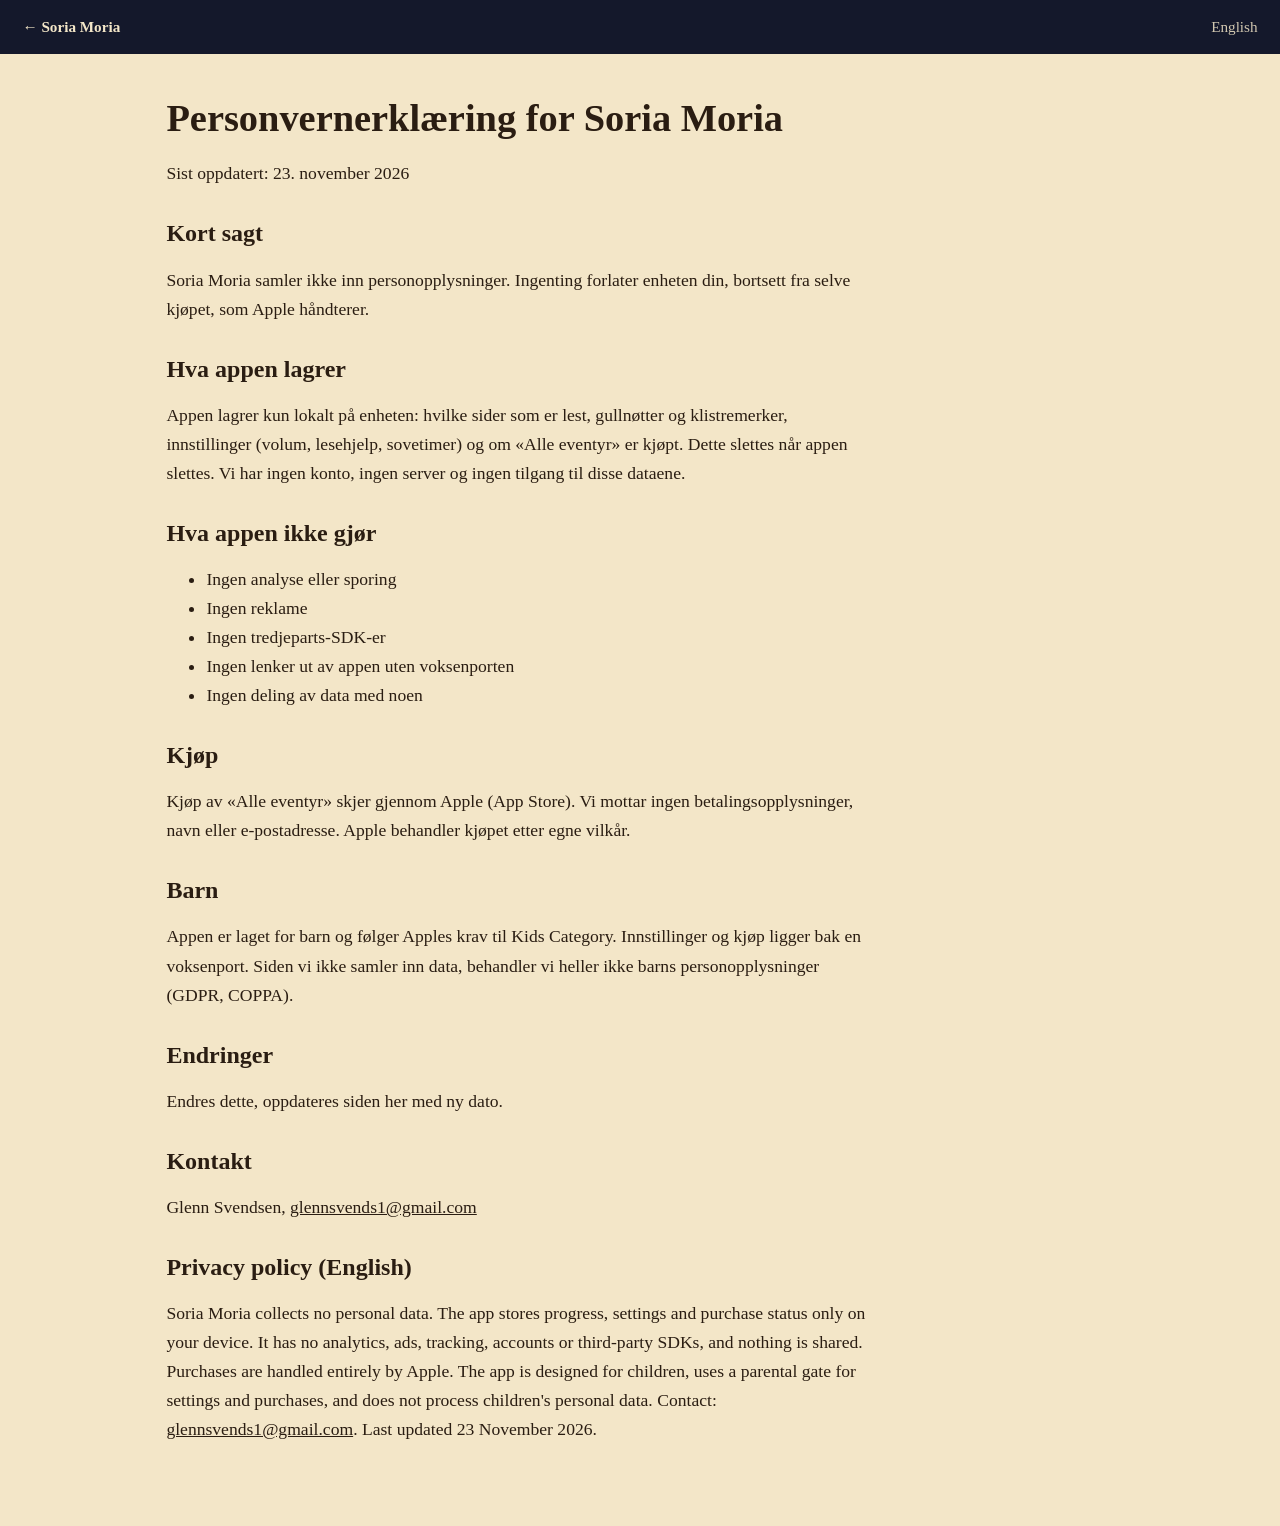
==== personvern/index.html @ e4701851 "Soria Moria website: storybook home, privacy policy, support Co-Authored-By: Claude Sonnet 5.5 <nore" ====
<!doctype html><html lang="nb"><head><meta charset="utf-8"><meta name="viewport" content="width=device-width,initial-scale=1"><title>Personvernerklæring – Soria Moria</title><link rel="stylesheet" href="../style.css"></head><body class="doc">
<nav><a class="lang" href="../">← Soria Moria</a><a href="#en">English</a></nav>
<main class="wrap"><h1>Personvernerklæring for Soria Moria</h1><p>Sist oppdatert: 23. november 2026</p>
<h2>Kort sagt</h2><p>Soria Moria samler ikke inn personopplysninger. Ingenting forlater enheten din, bortsett fra selve kjøpet, som Apple håndterer.</p>
<h2>Hva appen lagrer</h2><p>Appen lagrer kun lokalt på enheten: hvilke sider som er lest, gullnøtter og klistremerker, innstillinger (volum, lesehjelp, sovetimer) og om «Alle eventyr» er kjøpt. Dette slettes når appen slettes. Vi har ingen konto, ingen server og ingen tilgang til disse dataene.</p>
<h2>Hva appen ikke gjør</h2><ul><li>Ingen analyse eller sporing</li><li>Ingen reklame</li><li>Ingen tredjeparts-SDK-er</li><li>Ingen lenker ut av appen uten voksenporten</li><li>Ingen deling av data med noen</li></ul>
<h2>Kjøp</h2><p>Kjøp av «Alle eventyr» skjer gjennom Apple (App Store). Vi mottar ingen betalingsopplysninger, navn eller e-postadresse. Apple behandler kjøpet etter egne vilkår.</p>
<h2>Barn</h2><p>Appen er laget for barn og følger Apples krav til Kids Category. Innstillinger og kjøp ligger bak en voksenport. Siden vi ikke samler inn data, behandler vi heller ikke barns personopplysninger (GDPR, COPPA).</p>
<h2>Endringer</h2><p>Endres dette, oppdateres siden her med ny dato.</p>
<h2>Kontakt</h2><p>Glenn Svendsen, <a href="mailto:glennsvends1@gmail.com">glennsvends1@gmail.com</a></p>
<h2 id="en">Privacy policy (English)</h2><p>Soria Moria collects no personal data. The app stores progress, settings and purchase status only on your device. It has no analytics, ads, tracking, accounts or third-party SDKs, and nothing is shared. Purchases are handled entirely by Apple. The app is designed for children, uses a parental gate for settings and purchases, and does not process children's personal data. Contact: <a href="mailto:glennsvends1@gmail.com">glennsvends1@gmail.com</a>. Last updated 23 November 2026.</p>
</main></body></html>
---- style.css ----
:root{--night:#14182b;--ink:#2a1d12;--paper:#f3e6c8;--paper2:#e9d6a8;--gold:#e0a84a;--rose:#c4573a;--teal:#2f6f73}
*{box-sizing:border-box}html{scroll-behavior:smooth}
body{margin:0;font:1.1rem/1.65 "Iowan Old Style","Palatino Linotype",Palatino,Georgia,serif;color:var(--ink);background:var(--night)}
a{color:inherit}h1,h2,h3{line-height:1.15;font-weight:700;margin:0 0 .5em}
.wrap{max-width:62rem;margin:0 auto;padding:0 1.4rem}
nav{position:fixed;inset:0 0 auto;z-index:10;display:flex;gap:1.2rem;justify-content:flex-end;padding:.9rem 1.4rem;background:linear-gradient(#14182bcc,#14182b00);font-size:.95rem}
nav a{color:#f3e6c8;text-decoration:none;opacity:.85}nav a:hover{opacity:1;text-decoration:underline}
nav .lang{margin-right:auto;font-weight:700;opacity:1}
.hero{position:relative;min-height:100svh;display:grid;place-items:center;text-align:center;color:#fff3d6;overflow:hidden;background:#14182b url(media/bukkene.jpg) center/cover}
.hero::before{content:"";position:absolute;inset:0;background:linear-gradient(#14182b99,#14182b33 40%,#14182bf0)}
.hero .in{position:relative;padding:6rem 1.4rem 8rem}
.hero h1{font-size:clamp(2.6rem,9vw,6rem);text-shadow:0 4px 30px #000a;letter-spacing:.01em}
.hero p{font-size:clamp(1.1rem,2.4vw,1.5rem);max-width:34rem;margin:0 auto 1.6rem}
.mist{position:absolute;left:-20%;width:140%;height:40%;bottom:0;background:radial-gradient(ellipse at 30% 60%,#fff3 0,#fff0 60%);animation:drift 28s linear infinite alternate;pointer-events:none}
.mist.b{bottom:12%;animation-duration:41s;animation-direction:alternate-reverse;opacity:.7}
@keyframes drift{to{transform:translateX(12%)}}
.btn{display:inline-block;padding:.85rem 1.6rem;border-radius:99px;background:var(--gold);color:var(--ink);font-weight:700;text-decoration:none;box-shadow:0 0 0 3px #6b3f1a inset,0 8px 24px #0006;transition:transform .15s}
.btn:hover{transform:translateY(-2px) scale(1.03)}
.bridge{position:absolute;left:0;right:0;bottom:2.2rem;height:3rem;pointer-events:none}
.goat{position:absolute;bottom:0;font-size:2.2rem;left:-10%;animation:cross 16s linear infinite}
.goat:nth-child(2){font-size:3rem;animation-delay:5s}.goat:nth-child(3){font-size:4rem;animation-delay:10s}
.goat span{display:inline-block;animation:trip .45s ease-in-out infinite alternate}
@keyframes cross{to{left:105%}}@keyframes trip{to{transform:translateY(-.35rem) rotate(-4deg)}}
.eyes{position:absolute;left:50%;bottom:0;display:flex;gap:.5rem;transform:translateX(-50%);cursor:pointer;pointer-events:auto;padding:.4rem}
.eyes i{width:1rem;height:1rem;border-radius:50%;background:#ffe27a;box-shadow:0 0 14px 6px #ffd24ccc;animation:blink 5s infinite}
@keyframes blink{0%,92%,100%{transform:scaleY(1)}95%{transform:scaleY(.05)}}
.paper{background:var(--paper);background-image:radial-gradient(#0000 60%,#6b3f1a18);padding:4.5rem 0}
.paper.alt{background:var(--paper2)}
.dark{background:var(--night);color:#f3e6c8;padding:4.5rem 0}
h2{font-size:clamp(1.8rem,5vw,2.8rem)}
.cards{display:grid;grid-template-columns:repeat(auto-fit,minmax(15rem,1fr));gap:1.4rem;margin-top:2rem}
.card{perspective:900px;height:21rem;cursor:pointer;border:0;padding:0;background:none;font:inherit;text-align:left;color:inherit}
.card .f{position:absolute;inset:0;border-radius:14px;backface-visibility:hidden;transition:transform .7s;overflow:hidden;box-shadow:0 10px 30px #3b230f55}
.card{position:relative}.card .front{background:#000}.card .back{background:#fff9ea;padding:1.2rem;transform:rotateY(180deg);font-size:1rem;border:2px solid #6b3f1a}
.card.on .front{transform:rotateY(-180deg)}.card.on .back{transform:rotateY(0)}
.card img{width:100%;height:13rem;object-fit:cover;display:block}.card .t{padding:.8rem 1rem;color:#fff3d6;background:#2a1d12;height:100%}
.card .t b{display:block;font-size:1.25rem}.tag{font-size:.85rem;color:var(--gold)}
.grid3{display:grid;grid-template-columns:repeat(auto-fit,minmax(14rem,1fr));gap:1.2rem;margin-top:2rem}
.tile{background:#fff9ea;border:2px solid #6b3f1a55;border-radius:12px;padding:1.2rem}
.tile b{display:block;font-size:1.15rem;margin-bottom:.3rem}
#nut{position:fixed;z-index:9;bottom:1rem;right:1rem;background:#14182bdd;color:var(--gold);padding:.4rem .8rem;border-radius:99px;font-size:.9rem;display:none}
.nut{cursor:pointer;display:inline-block;filter:drop-shadow(0 0 6px #e0a84a);animation:glow 2s infinite alternate;font-style:normal}
@keyframes glow{to{filter:drop-shadow(0 0 12px #ffe27a)}}
.game{text-align:center}.game button{font-size:3.5rem;background:none;border:0;cursor:pointer;transition:transform .12s}
.game button:active{transform:translateX(30px) scale(1.2)}
#troll{display:inline-block;font-size:4rem;transition:transform .5s}
.fly{transform:translate(120px,-60px) rotate(300deg) scale(.4)}
details{background:#fff9ea;border:2px solid #6b3f1a44;border-radius:10px;padding:.8rem 1.1rem;margin:.7rem 0}summary{cursor:pointer;font-weight:700}
footer{background:#0b0e1c;color:#f3e6c8aa;padding:3rem 0;font-size:.95rem;position:relative;overflow:hidden}
footer a{color:#f3e6c8}.star{position:absolute;width:3px;height:3px;border-radius:50%;background:#ffe9a8;animation:tw 3s infinite alternate}
@keyframes tw{to{opacity:.1}}
.doc{background:var(--paper);min-height:100vh;padding:6rem 0 4rem}.doc h1{font-size:2.4rem}.doc h2{font-size:1.5rem;margin-top:2rem}
.doc nav{background:#14182b}
.doc p,.doc li{max-width:44rem}
@media(prefers-reduced-motion:reduce){*{animation:none!important;transition:none!important}html{scroll-behavior:auto}}
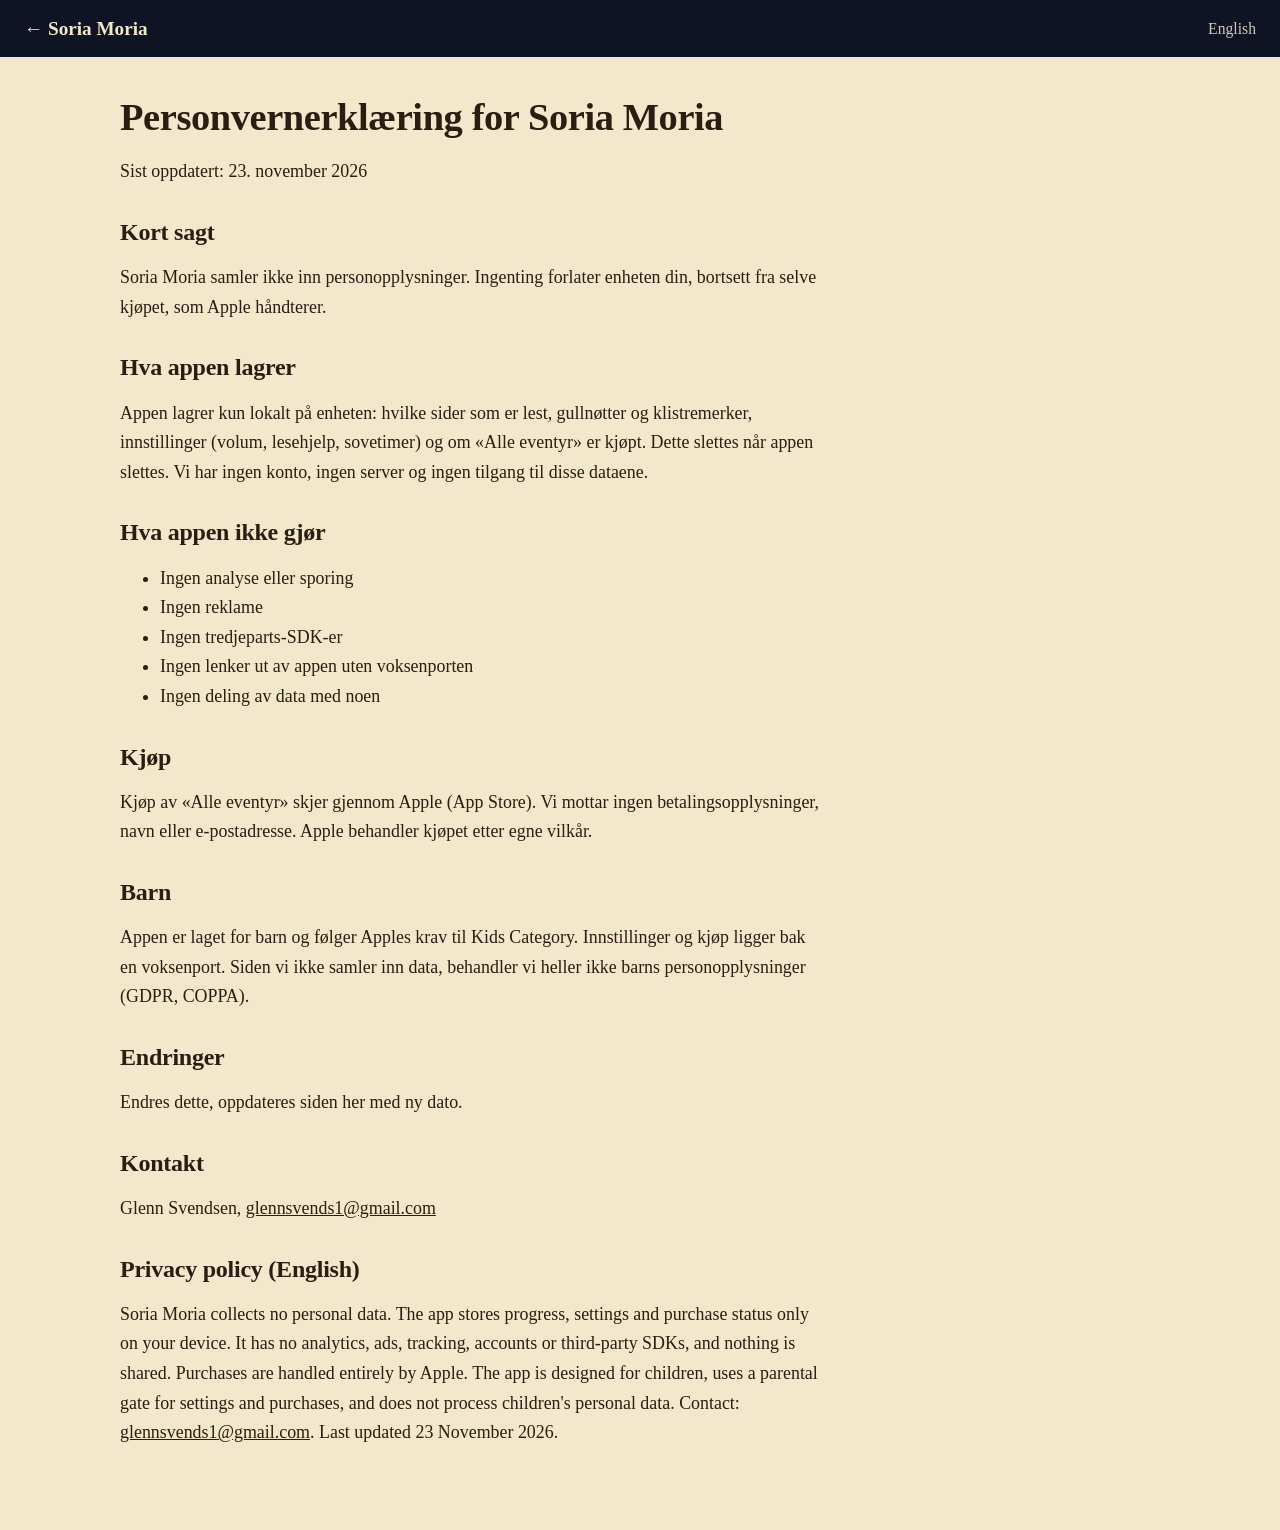
==== commit 0fa3a117: "New homepage: reading-first story, tripp trapp bridge on scroll, read-along demo, tradition section," ====
--- a/personvern/index.html
+++ b/personvern/index.html
@@ -1,5 +1,5 @@
 <!doctype html><html lang="nb"><head><meta charset="utf-8"><meta name="viewport" content="width=device-width,initial-scale=1"><title>Personvernerklæring – Soria Moria</title><link rel="stylesheet" href="../style.css"></head><body class="doc">
-<nav><a class="lang" href="../">← Soria Moria</a><a href="#en">English</a></nav>
+<nav><a class="logo" href="../">← Soria Moria</a><a href="#en">English</a></nav>
 <main class="wrap"><h1>Personvernerklæring for Soria Moria</h1><p>Sist oppdatert: 23. november 2026</p>
 <h2>Kort sagt</h2><p>Soria Moria samler ikke inn personopplysninger. Ingenting forlater enheten din, bortsett fra selve kjøpet, som Apple håndterer.</p>
 <h2>Hva appen lagrer</h2><p>Appen lagrer kun lokalt på enheten: hvilke sider som er lest, gullnøtter og klistremerker, innstillinger (volum, lesehjelp, sovetimer) og om «Alle eventyr» er kjøpt. Dette slettes når appen slettes. Vi har ingen konto, ingen server og ingen tilgang til disse dataene.</p>
--- a/style.css
+++ b/style.css
@@ -1,55 +1,222 @@
-:root{--night:#14182b;--ink:#2a1d12;--paper:#f3e6c8;--paper2:#e9d6a8;--gold:#e0a84a;--rose:#c4573a;--teal:#2f6f73}
+:root{--night:#0f1424;--night2:#1a2140;--ink:#2a1d12;--ink2:#5a4630;--paper:#f4e8cc;--paper2:#ead8ad;--gold:#f0b545;--gold2:#c98a1a;--rose:#b5482f;--moss:#3d5a3a;
+ --serif:"Iowan Old Style","Palatino Linotype",Palatino,"Book Antiqua",Georgia,serif}
 *{box-sizing:border-box}html{scroll-behavior:smooth}
-body{margin:0;font:1.1rem/1.65 "Iowan Old Style","Palatino Linotype",Palatino,Georgia,serif;color:var(--ink);background:var(--night)}
-a{color:inherit}h1,h2,h3{line-height:1.15;font-weight:700;margin:0 0 .5em}
-.wrap{max-width:62rem;margin:0 auto;padding:0 1.4rem}
-nav{position:fixed;inset:0 0 auto;z-index:10;display:flex;gap:1.2rem;justify-content:flex-end;padding:.9rem 1.4rem;background:linear-gradient(#14182bcc,#14182b00);font-size:.95rem}
-nav a{color:#f3e6c8;text-decoration:none;opacity:.85}nav a:hover{opacity:1;text-decoration:underline}
-nav .lang{margin-right:auto;font-weight:700;opacity:1}
-.hero{position:relative;min-height:100svh;display:grid;place-items:center;text-align:center;color:#fff3d6;overflow:hidden;background:#14182b url(media/bukkene.jpg) center/cover}
-.hero::before{content:"";position:absolute;inset:0;background:linear-gradient(#14182b99,#14182b33 40%,#14182bf0)}
-.hero .in{position:relative;padding:6rem 1.4rem 8rem}
-.hero h1{font-size:clamp(2.6rem,9vw,6rem);text-shadow:0 4px 30px #000a;letter-spacing:.01em}
-.hero p{font-size:clamp(1.1rem,2.4vw,1.5rem);max-width:34rem;margin:0 auto 1.6rem}
-.mist{position:absolute;left:-20%;width:140%;height:40%;bottom:0;background:radial-gradient(ellipse at 30% 60%,#fff3 0,#fff0 60%);animation:drift 28s linear infinite alternate;pointer-events:none}
-.mist.b{bottom:12%;animation-duration:41s;animation-direction:alternate-reverse;opacity:.7}
+body{margin:0;font:1.12rem/1.65 var(--serif);color:var(--ink);background:var(--night);-webkit-font-smoothing:antialiased}
+a{color:inherit}img{max-width:100%;display:block}
+h1,h2,h3{line-height:1.1;font-weight:700;margin:0 0 .5em;letter-spacing:-.01em}
+h2{font-size:clamp(2rem,4.6vw,3.3rem)}
+.wrap{max-width:68rem;margin:0 auto;padding:0 1.5rem;position:relative}
+.kicker{font-size:.85rem;letter-spacing:.22em;text-transform:uppercase;color:var(--rose);font-weight:700;margin:0 0 .8rem}
+.kicker.light{color:var(--gold)}
+.intro{font-size:1.25rem;max-width:44rem;color:var(--ink2);margin:0 0 2.4rem}.intro.light{color:#e9dcc0cc}
+
+/* nav */
+nav{position:fixed;inset:0 0 auto;z-index:20;display:flex;align-items:center;gap:1.5rem;padding:.8rem 1.5rem;font-size:.98rem;transition:background .3s,box-shadow .3s}
+nav.solid{background:#0f1424e8;backdrop-filter:blur(10px);box-shadow:0 1px 0 #ffffff14}
+nav a{color:#f4e8cc;text-decoration:none;opacity:.85}nav a:hover{opacity:1}
+nav .logo{margin-right:auto;display:flex;align-items:center;gap:.55rem;font-weight:700;font-size:1.2rem;opacity:1}
+nav .logo svg{width:1.7rem;height:1.3rem;fill:var(--gold);filter:drop-shadow(0 0 6px #f0b54599)}
+nav .cta{background:var(--gold);color:var(--ink);padding:.5rem 1.1rem;border-radius:99px;font-weight:700;opacity:1}
+@media(max-width:760px){nav a:not(.logo):not(.cta){display:none}}
+
+/* buttons */
+.btn{display:inline-flex;flex-direction:column;align-items:center;justify-content:center;padding:.9rem 1.8rem;border-radius:99px;font-weight:700;text-decoration:none;border:0;cursor:pointer;font-family:inherit;font-size:1.1rem;transition:transform .15s,box-shadow .15s}
+.btn.gold{background:linear-gradient(#ffd27a,var(--gold) 55%,#d9962d);color:var(--ink);box-shadow:0 0 0 2px #7a4612 inset,0 10px 30px #f0b5454d}
+.btn.gold:hover{transform:translateY(-2px);box-shadow:0 0 0 2px #7a4612 inset,0 14px 40px #f0b54580}
+.btn .big{font-size:1.15rem;line-height:1.1}.btn .small{font-size:.8rem;font-weight:400;font-style:italic;opacity:.8}
+.btn.ghost{color:#f4e8cc;box-shadow:0 0 0 1.5px #f4e8cc80 inset}.btn.ghost:hover{box-shadow:0 0 0 1.5px #f4e8cc inset}
+.btn.sm{padding:.55rem 1.2rem;font-size:1rem}
+
+/* hero */
+.hero{position:relative;min-height:100svh;display:flex;align-items:flex-end;color:#fff3d6;overflow:hidden;background:var(--night)}
+.hero .bg{position:absolute;inset:-4% 0 0 26%;background:url(media/hero.jpg) 50% 45%/cover;transform-origin:50% 70%;will-change:transform}
+.hero::before{content:"";position:absolute;inset:0;z-index:1;background:linear-gradient(90deg,#0f1424 0,#0f1424 26%,#0f1424cc 33%,#0f142400 52%),linear-gradient(#0f142499,#0f142400 25%,#0f142400 70%,#0f1424)}
+.hero .in{position:relative;z-index:3;max-width:68rem;margin:0 auto;width:100%;padding:8rem 1.5rem 5.5rem}
+.hero .in>*{max-width:33rem}
+.eyebrow{font-size:.85rem;letter-spacing:.2em;text-transform:uppercase;color:var(--gold);margin:0 0 1rem}
+.hero h1{font-size:clamp(2.7rem,6.4vw,5rem);text-shadow:0 4px 30px #000c}
+.hero h1 em{color:var(--gold);font-style:italic;white-space:nowrap}
+.lead{font-size:clamp(1.1rem,1.8vw,1.35rem);color:#f4e8cce6;margin:0 0 2rem}
+.ctas{display:flex;gap:1rem;flex-wrap:wrap;align-items:center}
+.trust{list-style:none;padding:0;margin:2rem 0 0;display:flex;flex-wrap:wrap;gap:.4rem 1.3rem;font-size:.95rem;color:#f4e8ccd0}
+.trust li::before{content:"✓";color:var(--gold);margin-right:.4rem;font-weight:700}
+.mist{position:absolute;z-index:2;left:-20%;width:140%;height:45%;bottom:0;background:radial-gradient(ellipse at 30% 60%,#ffffff26 0,#fff0 60%);animation:drift 28s linear infinite alternate;pointer-events:none}
+.mist.b{bottom:15%;animation-duration:41s;animation-direction:alternate-reverse;opacity:.6}
 @keyframes drift{to{transform:translateX(12%)}}
-.btn{display:inline-block;padding:.85rem 1.6rem;border-radius:99px;background:var(--gold);color:var(--ink);font-weight:700;text-decoration:none;box-shadow:0 0 0 3px #6b3f1a inset,0 8px 24px #0006;transition:transform .15s}
-.btn:hover{transform:translateY(-2px) scale(1.03)}
-.bridge{position:absolute;left:0;right:0;bottom:2.2rem;height:3rem;pointer-events:none}
-.goat{position:absolute;bottom:0;font-size:2.2rem;left:-10%;animation:cross 16s linear infinite}
-.goat:nth-child(2){font-size:3rem;animation-delay:5s}.goat:nth-child(3){font-size:4rem;animation-delay:10s}
-.goat span{display:inline-block;animation:trip .45s ease-in-out infinite alternate}
-@keyframes cross{to{left:105%}}@keyframes trip{to{transform:translateY(-.35rem) rotate(-4deg)}}
-.eyes{position:absolute;left:50%;bottom:0;display:flex;gap:.5rem;transform:translateX(-50%);cursor:pointer;pointer-events:auto;padding:.4rem}
-.eyes i{width:1rem;height:1rem;border-radius:50%;background:#ffe27a;box-shadow:0 0 14px 6px #ffd24ccc;animation:blink 5s infinite}
-@keyframes blink{0%,92%,100%{transform:scaleY(1)}95%{transform:scaleY(.05)}}
-.paper{background:var(--paper);background-image:radial-gradient(#0000 60%,#6b3f1a18);padding:4.5rem 0}
-.paper.alt{background:var(--paper2)}
-.dark{background:var(--night);color:#f3e6c8;padding:4.5rem 0}
-h2{font-size:clamp(1.8rem,5vw,2.8rem)}
-.cards{display:grid;grid-template-columns:repeat(auto-fit,minmax(15rem,1fr));gap:1.4rem;margin-top:2rem}
-.card{perspective:900px;height:21rem;cursor:pointer;border:0;padding:0;background:none;font:inherit;text-align:left;color:inherit}
-.card .f{position:absolute;inset:0;border-radius:14px;backface-visibility:hidden;transition:transform .7s;overflow:hidden;box-shadow:0 10px 30px #3b230f55}
-.card{position:relative}.card .front{background:#000}.card .back{background:#fff9ea;padding:1.2rem;transform:rotateY(180deg);font-size:1rem;border:2px solid #6b3f1a}
-.card.on .front{transform:rotateY(-180deg)}.card.on .back{transform:rotateY(0)}
-.card img{width:100%;height:13rem;object-fit:cover;display:block}.card .t{padding:.8rem 1rem;color:#fff3d6;background:#2a1d12;height:100%}
-.card .t b{display:block;font-size:1.25rem}.tag{font-size:.85rem;color:var(--gold)}
-.grid3{display:grid;grid-template-columns:repeat(auto-fit,minmax(14rem,1fr));gap:1.2rem;margin-top:2rem}
-.tile{background:#fff9ea;border:2px solid #6b3f1a55;border-radius:12px;padding:1.2rem}
-.tile b{display:block;font-size:1.15rem;margin-bottom:.3rem}
-#nut{position:fixed;z-index:9;bottom:1rem;right:1rem;background:#14182bdd;color:var(--gold);padding:.4rem .8rem;border-radius:99px;font-size:.9rem;display:none}
-.nut{cursor:pointer;display:inline-block;filter:drop-shadow(0 0 6px #e0a84a);animation:glow 2s infinite alternate;font-style:normal}
-@keyframes glow{to{filter:drop-shadow(0 0 12px #ffe27a)}}
-.game{text-align:center}.game button{font-size:3.5rem;background:none;border:0;cursor:pointer;transition:transform .12s}
-.game button:active{transform:translateX(30px) scale(1.2)}
-#troll{display:inline-block;font-size:4rem;transition:transform .5s}
-.fly{transform:translate(120px,-60px) rotate(300deg) scale(.4)}
-details{background:#fff9ea;border:2px solid #6b3f1a44;border-radius:10px;padding:.8rem 1.1rem;margin:.7rem 0}summary{cursor:pointer;font-weight:700}
-footer{background:#0b0e1c;color:#f3e6c8aa;padding:3rem 0;font-size:.95rem;position:relative;overflow:hidden}
-footer a{color:#f3e6c8}.star{position:absolute;width:3px;height:3px;border-radius:50%;background:#ffe9a8;animation:tw 3s infinite alternate}
-@keyframes tw{to{opacity:.1}}
-.doc{background:var(--paper);min-height:100vh;padding:6rem 0 4rem}.doc h1{font-size:2.4rem}.doc h2{font-size:1.5rem;margin-top:2rem}
-.doc nav{background:#14182b}
+.trollspot{position:absolute;z-index:2;left:57%;top:52%;width:14%;height:36%;background:none;border:0;cursor:pointer;border-radius:40%}
+.bubble{position:absolute;z-index:4;left:66%;top:38%;background:#fffaf0;color:var(--ink);padding:.8rem 1.1rem;border-radius:1.2rem;font-weight:700;font-style:italic;max-width:17rem;box-shadow:0 10px 30px #0008;transform:scale(.3) rotate(-6deg);opacity:0;transition:.35s cubic-bezier(.3,1.6,.5,1);pointer-events:none}
+.bubble::after{content:"";position:absolute;left:70%;bottom:-.7rem;border:.8rem solid transparent;border-top-color:#fffaf0;border-bottom:0}
+.bubble.on{transform:none;opacity:1}
+.shake{animation:shake .4s}@keyframes shake{25%{transform:translate(6px,-3px)}50%{transform:translate(-5px,3px)}75%{transform:translate(3px,2px)}}
+@media(max-width:760px){.hero::before{background:linear-gradient(#0f142466,#0f142400 25%,#0f1424d9 55%,#0f1424)}.hero .bg{left:0;background-position:52% 30%}.trollspot{left:44%;top:30%;width:24%;height:22%}.bubble{left:8%;top:18%}}
+
+/* tripp trapp band */
+.bridge-band{position:relative;height:300vh;background:linear-gradient(var(--night),#1b2446 60%,var(--night2))}
+.bridge-band>*{position:sticky}
+.tt{top:22vh;margin:0;text-align:center;font-size:clamp(2.4rem,7vw,5.5rem);font-style:italic;font-weight:700;color:#f4e8cc}
+.tt span{display:inline-block;opacity:.12;transition:opacity .25s,color .25s,transform .25s}
+.tt span.on{opacity:1;color:var(--gold);transform:translateY(-.08em)}
+.bridge-scene{top:calc(22vh + 9rem);height:16rem;max-width:80rem;margin:0 auto;overflow:hidden}
+.bridge-scene::before{content:"";position:absolute;inset:0 0 auto;height:9.4rem;background:#24305a;opacity:.55;clip-path:polygon(0 100%,0 62%,8% 40%,15% 58%,24% 18%,33% 52%,41% 34%,50% 60%,58% 22%,67% 48%,76% 8%,85% 44%,92% 30%,100% 55%,100% 100%)}
+.deck{position:absolute;z-index:2;left:0;right:0;top:8.6rem;height:1.1rem;background:repeating-linear-gradient(90deg,#8a5a2b 0 34px,#6b4220 34px 37px);border-radius:3px;box-shadow:0 6px 0 #3d2510}
+.posts{position:absolute;z-index:2;left:0;right:0;top:9.7rem;height:7rem;background:repeating-linear-gradient(90deg,transparent 0 13%,#3d2510 13% calc(13% + 10px),transparent calc(13% + 10px) 26%)}
+.goats{position:absolute;z-index:3;left:0;right:0;top:0;height:8.7rem}
+.goat{position:absolute;bottom:0;fill:#efe2c4;color:#efe2c4;filter:drop-shadow(0 0 12px #f4e8cc30)}
+.goat.g1{width:4.2rem;height:3.5rem}.goat.g2{width:6rem;height:5rem}.goat.g3{width:8.6rem;height:7.2rem}
+.goat.walk .lf{animation:legA .32s ease-in-out infinite alternate}.goat.walk .lb{animation:legB .32s ease-in-out infinite alternate}
+.goat .lf,.goat .lb{transform-box:fill-box;transform-origin:50% 0}
+@keyframes legA{from{transform:rotate(16deg)}to{transform:rotate(-16deg)}}@keyframes legB{from{transform:rotate(-16deg)}to{transform:rotate(16deg)}}
+.trollhead{position:absolute;left:50%;top:9.4rem;width:8rem;height:7rem;margin-left:-4rem;background:radial-gradient(ellipse at 50% 30%,#4a5a3a,#26301f 70%);border-radius:50% 50% 40% 40%;transform:translateY(100%);transition:transform .5s cubic-bezier(.3,1.5,.5,1)}
+.trollhead.up{transform:translateY(-58%)}
+.te{position:absolute;top:1.6rem;left:0;right:0;display:flex;justify-content:center;gap:.6rem}
+.te i{width:2rem;height:2rem;border-radius:50%;background:radial-gradient(circle at 50% 50%,#1a0d02 0 28%,#fff6b8 30%,#ffd24c 70%,#c98a1a);box-shadow:0 0 18px 4px #ffc83a99}
+.tn{position:absolute;left:50%;top:3rem;width:1.3rem;height:2.6rem;margin-left:-.65rem;background:#5b6a45;border-radius:50%}
+.tt-sub{top:calc(22vh + 27rem);text-align:center;color:#f4e8cc80;font-style:italic;margin:0}
+
+/* paper sections */
+.paper{position:relative;background:var(--paper);padding:7rem 0;background-image:radial-gradient(ellipse at 20% 0,#fff8 0,#fff0 50%),radial-gradient(ellipse at 90% 100%,#d9bf8a66 0,#0000 50%)}
+.paper.alt{background-color:var(--paper2)}
+.readdemo{display:grid;grid-template-columns:1.25fr 1fr;gap:3rem;align-items:start}
+@media(max-width:860px){.readdemo{grid-template-columns:1fr}}
+.page{background:linear-gradient(#0f1424e6,#0f1424f2),url(media/shots/troll.jpg) center/cover;color:#f4e8cc;border-radius:1.2rem;padding:2.2rem 2rem 1.6rem;box-shadow:0 30px 60px #2a1d1240,0 0 0 1px #f0b54540 inset}
+.rtext{font-size:clamp(1.35rem,2.4vw,1.75rem);line-height:1.6;margin:0 0 1.6rem}
+.rtext .w{cursor:pointer;border-radius:.3rem;transition:color .15s,background .15s;display:inline-block}
+.rtext .w.lit{color:var(--gold);text-shadow:0 0 14px #f0b545aa}
+.rtext .w.pop{animation:pop .45s}@keyframes pop{40%{transform:translateY(-.25em) scale(1.15)}}
+.rbar{display:flex;align-items:center;gap:1rem;color:#f4e8cc99;font-style:italic;font-size:.95rem}
+.steps{list-style:none;counter-reset:s;padding:0;margin:0;display:grid;gap:1.3rem}
+.steps li{counter-increment:s;position:relative;padding-left:3.6rem;color:var(--ink2)}
+.steps li::before{content:counter(s);position:absolute;left:0;top:-.1rem;width:2.5rem;height:2.5rem;border-radius:50%;display:grid;place-items:center;background:var(--ink);color:var(--gold);font-weight:700}
+.steps b{display:block;color:var(--ink);font-size:1.2rem}
+.quote{margin:4.5rem auto 0;max-width:46rem;text-align:center;color:var(--ink2)}
+.quote .orn{width:15rem;height:1.5rem;color:var(--gold2);display:block;margin:0 auto 1.2rem}
+.quote p{font-size:clamp(1.25rem,2.4vw,1.6rem);font-style:italic;color:var(--ink);margin:0}
+
+/* tradition */
+.tradition{position:relative;background:radial-gradient(ellipse at 80% 30%,#2b3a2a 0,#0f1424 65%);color:#f4e8cc;padding:7rem 0;overflow:hidden}
+.tradition .wrap{display:grid;grid-template-columns:1.1fr 1fr;gap:3.5rem;align-items:center}
+@media(max-width:860px){.tradition .wrap{grid-template-columns:1fr}}
+.tr-text p{color:#f4e8ccd9}
+.facts{list-style:none;padding:0;margin:2rem 0 0;border-left:2px solid #f0b54566}
+.facts li{padding:.3rem 0 1rem 1.4rem;position:relative;color:#f4e8ccbf}
+.facts li::before{content:"";position:absolute;left:-.45rem;top:.75rem;width:.8rem;height:.8rem;border-radius:50%;background:var(--gold);box-shadow:0 0 10px var(--gold)}
+.facts b{display:block;color:var(--gold);font-size:1.15rem}
+.tr-pic{margin:0;transform:rotate(2deg);background:#f4e8cc;padding:.8rem .8rem 3rem;box-shadow:0 30px 60px #000a;position:relative}
+.tr-pic figcaption{position:absolute;bottom:.8rem;left:0;right:0;text-align:center;color:var(--ink);font-style:italic}
+
+/* cards */
+.cards{display:grid;grid-template-columns:repeat(auto-fit,minmax(14rem,1fr));gap:1.4rem;perspective:1400px}
+.card{position:relative;height:25rem;border:0;padding:0;background:none;cursor:pointer;font:inherit;color:inherit;text-align:left;transform-style:preserve-3d;transition:transform .7s cubic-bezier(.4,1.4,.5,1)}
+.card:hover{transform:translateY(-6px) rotate(-1deg)}.card.on{transform:rotateY(180deg)}
+.f{position:absolute;inset:0;border-radius:1rem;overflow:hidden;backface-visibility:hidden;-webkit-backface-visibility:hidden;box-shadow:0 18px 40px #2a1d1240,0 0 0 1px #2a1d1222}
+.front img{width:100%;height:100%;object-fit:cover}
+.front::after{content:"";position:absolute;inset:0;background:linear-gradient(#0000 45%,#0f1424e6)}
+.front .t{position:absolute;z-index:1;left:1.2rem;right:1.2rem;bottom:1.1rem;color:#fff3d6}
+.front .t b{display:block;font-size:1.35rem;line-height:1.15}.front .t span{font-size:.9rem;opacity:.8;font-style:italic}
+.badge{display:inline-block;background:#0f1424cc;color:var(--gold);font-size:.75rem;letter-spacing:.12em;text-transform:uppercase;font-weight:700;padding:.3rem .7rem;border-radius:99px;box-shadow:0 0 0 1px #f0b54580 inset}
+.badge.free{background:var(--gold);color:var(--ink)}
+.front .badge{position:absolute;z-index:1;top:1rem;left:1rem}
+.back{transform:rotateY(180deg);background:var(--ink);color:#f4e8cc;padding:1.8rem;display:flex;flex-direction:column;gap:.8rem}
+.back b{font-size:1.4rem;color:var(--gold)}.back p{margin:0;flex:1}
+.card.soon{cursor:default}.card.soon:hover{transform:none}.card.soon img{filter:blur(3px) brightness(.75);transform:scale(1.08)}
+
+/* screenshots */
+.shots{background:linear-gradient(var(--night2),var(--night));color:#f4e8cc;padding:7rem 0 5rem;overflow:hidden}
+.rail{display:flex;gap:2rem;overflow-x:auto;scroll-snap-type:x mandatory;padding:1rem max(1.5rem,calc(50vw - 34rem)) 2rem;scrollbar-width:none}
+.rail::-webkit-scrollbar{display:none}
+.rail figure{margin:0;flex:0 0 min(78vw,40rem);scroll-snap-align:center}
+.dev{border-radius:2.2rem;padding:.9rem;background:linear-gradient(145deg,#3a3f52,#14161f);box-shadow:0 30px 60px #0009,0 0 0 1px #ffffff1f inset}
+.dev img{border-radius:1.5rem;aspect-ratio:2200/1013;object-fit:cover;width:100%}
+.rail figcaption{text-align:center;margin-top:1rem;font-style:italic;color:#f4e8ccbf}
+.railnav{display:flex;justify-content:center;gap:1rem}
+.railnav button{width:3rem;height:3rem;border-radius:50%;border:0;background:#f4e8cc1a;color:#f4e8cc;font-size:1.8rem;cursor:pointer;line-height:1}
+.railnav button:hover{background:#f4e8cc33}
+
+/* parents */
+.grid3{display:grid;grid-template-columns:repeat(auto-fit,minmax(16rem,1fr));gap:1.2rem}
+.tile{background:#fffaf0b3;border-radius:1rem;padding:1.5rem;color:var(--ink2);box-shadow:0 1px 0 #fff inset,0 10px 30px #2a1d1214}
+.tile svg{width:2.2rem;height:2.2rem;fill:none;stroke:var(--rose);stroke-width:1.8;stroke-linecap:round;stroke-linejoin:round;display:block;margin-bottom:.8rem}
+.tile b{display:block;color:var(--ink);font-size:1.2rem;margin-bottom:.2rem}
+.pricing{display:grid;grid-template-columns:1fr 1fr;gap:1.4rem;margin:4rem 0}
+@media(max-width:760px){.pricing{grid-template-columns:1fr}}
+.plan{border-radius:1.2rem;padding:2rem;background:#fffaf0;box-shadow:0 0 0 1px #2a1d1222 inset}
+.plan.best{background:var(--ink);color:#f4e8cc;box-shadow:0 0 0 2px var(--gold) inset,0 24px 50px #2a1d1240}
+.pk{margin:0 0 .3rem;font-size:.8rem;letter-spacing:.18em;text-transform:uppercase;font-weight:700;color:var(--rose)}.best .pk{color:var(--gold)}
+.plan h3{font-size:1.8rem}
+.plan ul{list-style:none;padding:0;margin:0}.plan li{padding:.25rem 0}.plan li::before{content:"✓";color:var(--gold2);font-weight:700;margin-right:.6rem}.best li::before{color:var(--gold)}
+.faqh{font-size:clamp(1.6rem,3vw,2.2rem);margin-top:1rem}
+details{border-top:1px solid #2a1d1226;padding:1rem 0;max-width:48rem}
+summary{cursor:pointer;font-weight:700;font-size:1.15rem;list-style:none}summary::-webkit-details-marker{display:none}
+summary::after{content:"+";float:right;color:var(--rose);font-size:1.4rem;line-height:1}details[open] summary::after{content:"–"}
+details p{color:var(--ink2);margin:.6rem 0 0}
+
+/* game */
+.game{background:radial-gradient(ellipse at 50% 120%,#24406a,#0f1424 70%);color:#f4e8cc;padding:7rem 0;text-align:center;position:relative;overflow:hidden}
+.game .intro{margin-left:auto;margin-right:auto}
+.arena{position:relative;height:22rem;max-width:46rem;margin:0 auto;border-radius:1.5rem;overflow:hidden;background:linear-gradient(#2f4b7a,#1b2a48 70%);box-shadow:0 30px 60px #0009,0 0 0 1px #ffffff1a inset}
+.g-bridge{position:absolute;left:0;right:0;top:12rem;height:1rem;background:repeating-linear-gradient(90deg,#8a5a2b 0 30px,#6b4220 30px 33px);box-shadow:0 5px 0 #3d2510}
+.g-water{position:absolute;left:0;right:0;bottom:0;height:4.5rem;background:linear-gradient(#5b8fc0,#2b4f7a);opacity:.9}
+.g-water::before{content:"";position:absolute;inset:0;background:repeating-linear-gradient(90deg,#fff3 0 20px,#0000 20px 60px);animation:flow 2s linear infinite}
+@keyframes flow{to{background-position:60px 0}}
+.g-troll{position:absolute;left:58%;top:4.2rem;width:7rem;height:8rem;transform-origin:50% 100%;transition:transform .2s}
+.gh{position:absolute;left:0;right:0;top:0;height:5rem;background:radial-gradient(ellipse at 50% 35%,#6d7f52,#3b4a2c 72%);border-radius:50% 50% 45% 45%}
+.gh::before,.gh::after{content:"";position:absolute;top:1.4rem;width:1.4rem;height:2rem;background:#4b5c38;border-radius:50%}.gh::before{left:-.7rem}.gh::after{right:-.7rem}
+.ge{position:absolute;top:1rem;left:0;right:0;display:flex;justify-content:center;gap:.25rem}
+.ge i{width:1.8rem;height:1.8rem;border-radius:50%;background:radial-gradient(circle at var(--ex,50%) 50%,#1a0d02 0 26%,#fff6b8 28%,#ffd24c 72%,#c98a1a)}
+.gn{position:absolute;left:50%;top:2.4rem;width:1.4rem;height:2.6rem;margin-left:-.7rem;background:#7d8f5c;border-radius:50% 50% 45% 45%;z-index:1}
+.gm{position:absolute;left:50%;bottom:.5rem;width:2.4rem;height:.7rem;margin-left:-1.2rem;background:#2a1408;border-radius:0 0 1rem 1rem}
+.gb{position:absolute;left:.8rem;right:.8rem;top:4.4rem;height:3.6rem;background:#3b4a2c;border-radius:40% 40% 10% 10%}
+.g-troll.hit{animation:wob .3s}@keyframes wob{30%{transform:rotate(-8deg) translateX(.4rem)}70%{transform:rotate(5deg)}}
+.g-troll.fly{animation:fly 1.6s cubic-bezier(.3,0,.7,1) forwards}
+@keyframes fly{30%{transform:translate(9rem,-6rem) rotate(200deg)}100%{transform:translate(14rem,16rem) rotate(560deg) scale(.6)}}
+.g-goat{position:absolute;left:18%;top:5.3rem;width:8rem;height:6.8rem;border:0;background:none;padding:0;cursor:pointer;fill:#efe2c4;color:#efe2c4;transition:transform .2s}
+.g-goat svg{width:100%;height:100%;filter:drop-shadow(0 0 14px #f4e8cc40)}
+.g-goat:hover{transform:scale(1.05)}
+.g-goat.c1{transform:translateX(-.8rem) rotate(8deg)}.g-goat.c2{transform:translateX(-1.6rem) rotate(14deg)}
+.g-goat.charge{animation:charge .45s cubic-bezier(.5,0,.6,1)}@keyframes charge{50%{transform:translateX(9rem) rotate(12deg)}}
+.splash{position:absolute;left:80%;bottom:2.5rem;width:6rem;height:6rem;margin-left:-3rem;border-radius:50%;background:radial-gradient(circle,#fff 0 20%,#cfe6ff80 40%,#fff0 70%);transform:scale(0);opacity:0}
+.splash.go{animation:spl .8s ease-out}@keyframes spl{0%{transform:scale(.2);opacity:1}100%{transform:scale(2.4);opacity:0}}
+.g-msg{position:absolute;left:0;right:0;top:1rem;margin:0;font-weight:700;font-style:italic;font-size:1.3rem;color:var(--gold);min-height:1.5em}
+.score{color:#f4e8ccbf;font-style:italic;min-height:1.6em;margin-top:1.2rem}
+
+/* finale */
+.finale{position:relative;background:#070a14;color:#f4e8cc;text-align:center;padding:9rem 0 7rem;overflow:hidden}
+.aurora{position:absolute;inset:-30% -10% 30%;background:radial-gradient(ellipse at 30% 60%,#2fd3a033,#0000 50%),radial-gradient(ellipse at 70% 40%,#5b7cff2e,#0000 55%),radial-gradient(ellipse at 50% 80%,#b45cff1f,#0000 50%);filter:blur(30px);animation:aur 14s ease-in-out infinite alternate}
+@keyframes aur{to{transform:translateX(6%) skewX(-8deg) scaleY(1.15)}}
+.finale .wrap{z-index:1}
+.castle-big{width:7rem;height:5.3rem;fill:var(--gold);filter:drop-shadow(0 0 22px #f0b545);margin-bottom:1.5rem;animation:glow 3s ease-in-out infinite alternate}
+@keyframes glow{to{filter:drop-shadow(0 0 40px #f0b545)}}
+.finale p{font-size:1.25rem;color:#f4e8ccd0}
+.small-note{font-size:.95rem!important;font-style:italic;opacity:.7}
+.star{position:absolute;width:2px;height:2px;border-radius:50%;background:#fff;animation:tw 3s ease-in-out infinite alternate}
+@keyframes tw{from{opacity:.15}to{opacity:1}}
+
+footer{background:#070a14;color:#f4e8cc99;padding:2rem 0 3rem;text-align:center;font-size:.95rem;border-top:1px solid #ffffff12}
+footer a{color:#f4e8cc}.fine{font-size:.82rem;opacity:.7}
+
+/* golden nuts */
+.nut{position:absolute;z-index:5;width:1.6rem;height:1.9rem;cursor:pointer;animation:bob 2.6s ease-in-out infinite;filter:drop-shadow(0 0 8px #f0b545)}
+.nut svg{width:100%;height:100%}.nut:hover{transform:scale(1.3)}
+@keyframes bob{50%{translate:0 -6px}}
+.nut.got{animation:got .6s forwards;pointer-events:none}@keyframes got{to{transform:translateY(-60px) scale(2);opacity:0}}
+#hud{position:fixed;right:1rem;bottom:1rem;z-index:30;background:#0f1424ee;color:#f4e8cc;padding:.6rem 1rem;border-radius:99px;box-shadow:0 0 0 1px #f0b54580 inset,0 8px 24px #0008;display:none;align-items:center;gap:.5rem;font-size:.95rem}
+#hud svg{width:1.1rem;height:1.3rem}
+
+/* reveal on scroll */
+.rv{opacity:0;transform:translateY(30px);transition:opacity .8s,transform .8s}.rv.in{opacity:1;transform:none}
+@media(prefers-reduced-motion:reduce){*{animation:none!important;transition:none!important}.rv{opacity:1;transform:none}}
+
+/* privacy and support pages */
+.doc{background:var(--paper);min-height:100vh;padding:6rem 0 4rem}
+.doc h1{font-size:clamp(1.8rem,7vw,2.4rem);hyphens:auto;overflow-wrap:break-word}.doc h2{font-size:1.5rem;margin-top:2rem}
+.doc nav{background:var(--night)}
 .doc p,.doc li{max-width:44rem}
-@media(prefers-reduced-motion:reduce){*{animation:none!important;transition:none!important}html{scroll-behavior:auto}}
+@media(max-width:760px){.goat.g1{width:2.8rem;height:2.4rem}.goat.g2{width:3.8rem;height:3.2rem}.goat.g3{width:5.4rem;height:4.6rem}.trollhead{width:6rem;height:5.4rem;margin-left:-3rem}.te i{width:1.5rem;height:1.5rem}.te{top:1.2rem}.tn{top:2.3rem;height:2rem}}
+@media(max-width:760px){
+ .hero .bg{inset:0 0 auto 0;height:58svh;background-position:50% 70%}
+ .hero::before{background:linear-gradient(#0f142480,#0f142400 18%,#0f142400 40%,#0f1424 58svh)}
+ .hero .in{padding-top:56svh;padding-bottom:3.5rem}
+ .trollspot{left:30%;top:24svh;width:40%;height:30svh}
+ .bubble{left:auto;right:5%;top:13svh;max-width:13rem;font-size:.95rem}
+ .hero .nut{top:40svh!important}
+}
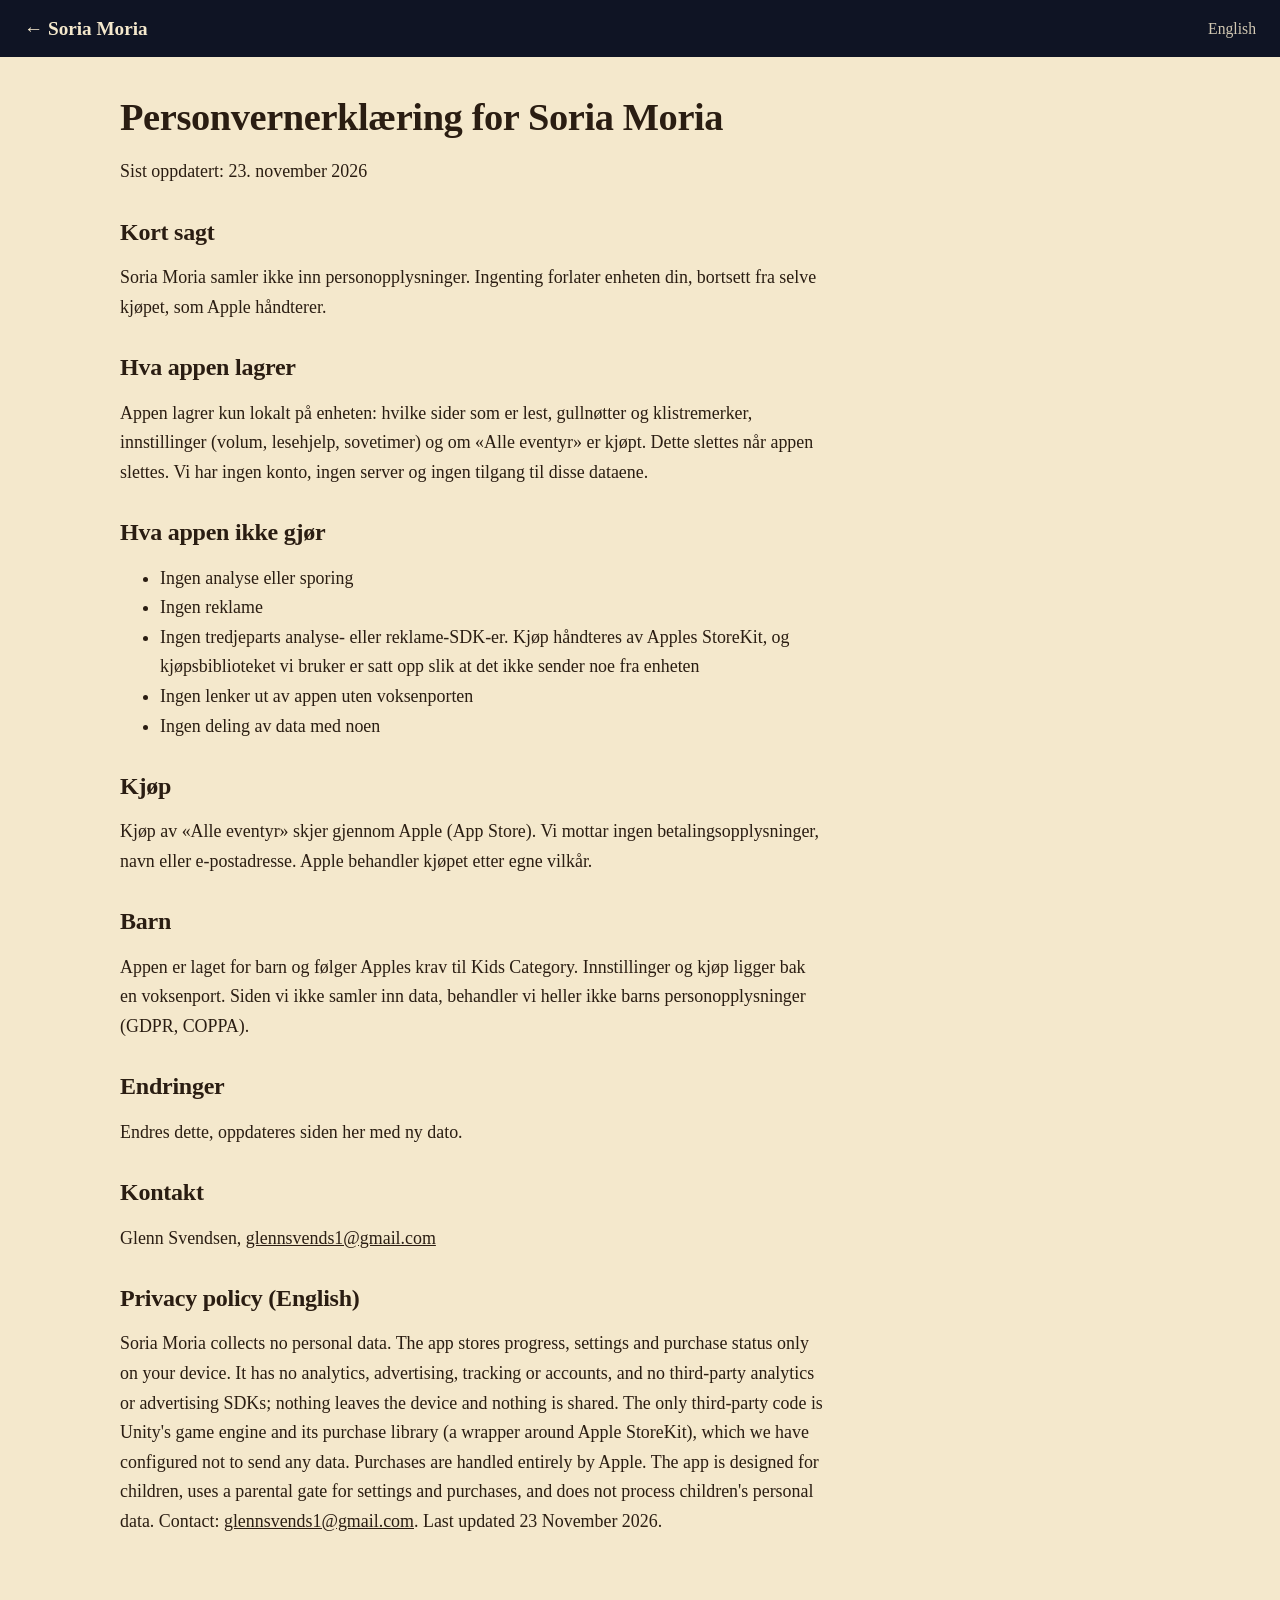
==== commit 951a0d53: "Privacy policy and FAQ: accurate wording on third-party code (no analytics or advertising SDKs; Unit" ====
--- a/personvern/index.html
+++ b/personvern/index.html
@@ -3,10 +3,10 @@
 <main class="wrap"><h1>Personvernerklæring for Soria Moria</h1><p>Sist oppdatert: 23. november 2026</p>
 <h2>Kort sagt</h2><p>Soria Moria samler ikke inn personopplysninger. Ingenting forlater enheten din, bortsett fra selve kjøpet, som Apple håndterer.</p>
 <h2>Hva appen lagrer</h2><p>Appen lagrer kun lokalt på enheten: hvilke sider som er lest, gullnøtter og klistremerker, innstillinger (volum, lesehjelp, sovetimer) og om «Alle eventyr» er kjøpt. Dette slettes når appen slettes. Vi har ingen konto, ingen server og ingen tilgang til disse dataene.</p>
-<h2>Hva appen ikke gjør</h2><ul><li>Ingen analyse eller sporing</li><li>Ingen reklame</li><li>Ingen tredjeparts-SDK-er</li><li>Ingen lenker ut av appen uten voksenporten</li><li>Ingen deling av data med noen</li></ul>
+<h2>Hva appen ikke gjør</h2><ul><li>Ingen analyse eller sporing</li><li>Ingen reklame</li><li>Ingen tredjeparts analyse- eller reklame-SDK-er. Kjøp håndteres av Apples StoreKit, og kjøpsbiblioteket vi bruker er satt opp slik at det ikke sender noe fra enheten</li><li>Ingen lenker ut av appen uten voksenporten</li><li>Ingen deling av data med noen</li></ul>
 <h2>Kjøp</h2><p>Kjøp av «Alle eventyr» skjer gjennom Apple (App Store). Vi mottar ingen betalingsopplysninger, navn eller e-postadresse. Apple behandler kjøpet etter egne vilkår.</p>
 <h2>Barn</h2><p>Appen er laget for barn og følger Apples krav til Kids Category. Innstillinger og kjøp ligger bak en voksenport. Siden vi ikke samler inn data, behandler vi heller ikke barns personopplysninger (GDPR, COPPA).</p>
 <h2>Endringer</h2><p>Endres dette, oppdateres siden her med ny dato.</p>
 <h2>Kontakt</h2><p>Glenn Svendsen, <a href="mailto:glennsvends1@gmail.com">glennsvends1@gmail.com</a></p>
-<h2 id="en">Privacy policy (English)</h2><p>Soria Moria collects no personal data. The app stores progress, settings and purchase status only on your device. It has no analytics, ads, tracking, accounts or third-party SDKs, and nothing is shared. Purchases are handled entirely by Apple. The app is designed for children, uses a parental gate for settings and purchases, and does not process children's personal data. Contact: <a href="mailto:glennsvends1@gmail.com">glennsvends1@gmail.com</a>. Last updated 23 November 2026.</p>
+<h2 id="en">Privacy policy (English)</h2><p>Soria Moria collects no personal data. The app stores progress, settings and purchase status only on your device. It has no analytics, advertising, tracking or accounts, and no third-party analytics or advertising SDKs; nothing leaves the device and nothing is shared. The only third-party code is Unity's game engine and its purchase library (a wrapper around Apple StoreKit), which we have configured not to send any data. Purchases are handled entirely by Apple. The app is designed for children, uses a parental gate for settings and purchases, and does not process children's personal data. Contact: <a href="mailto:glennsvends1@gmail.com">glennsvends1@gmail.com</a>. Last updated 23 November 2026.</p>
 </main></body></html>
